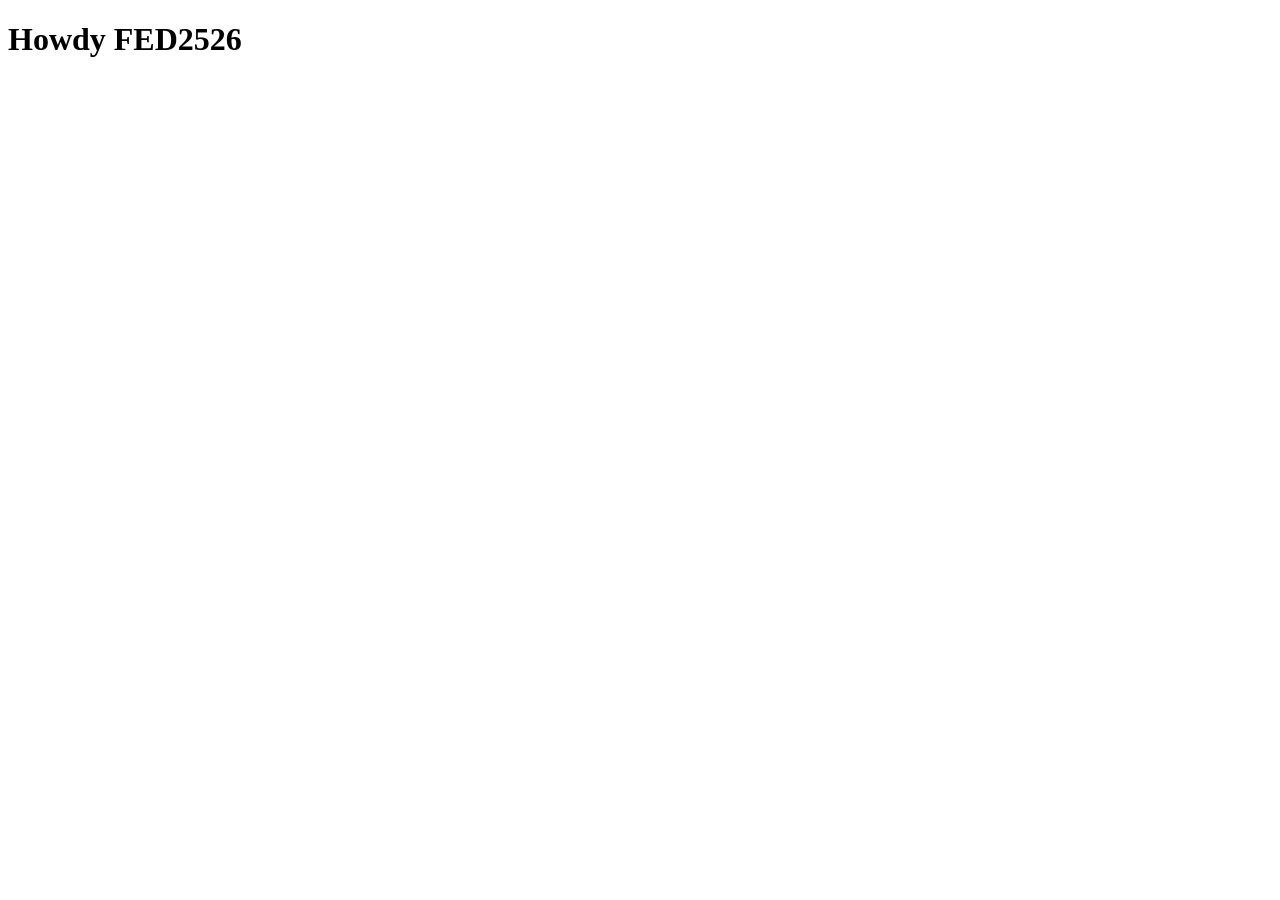
==== index.html @ 9424c440 "Add files via upload" ====
<!DOCTYPE html>
<html lang="nl">
	
<head>
	<meta charset="UTF-8">
	<meta name="author" content="jouw naam">
	<meta name="viewport" content="width=device-width, initial-scale=1">
	
	<title>Howdy FED2526</title>
	
	<link href="styles/style.css" rel="stylesheet">
	<link rel="icon" type="image/svg+xml" href="images/favicon.svg">
</head>

<body>
	<h1>Howdy FED2526</h1>

	<script defer src="scripts/script.js"></script>
</body>
	
</html>
---- styles/style.css ----
/**************/
/* CSS REMEDY */
/**************/
*, *::after, *::before {
  box-sizing:border-box;  
}






/*********************/
/* CUSTOM PROPERTIES */
/*********************/
:root {
	/* startje */
	--color-text:#111;
	--color-background:#eee;
}





/****************/
/* JOUW STYLING */
/****************/

/* jouw code */
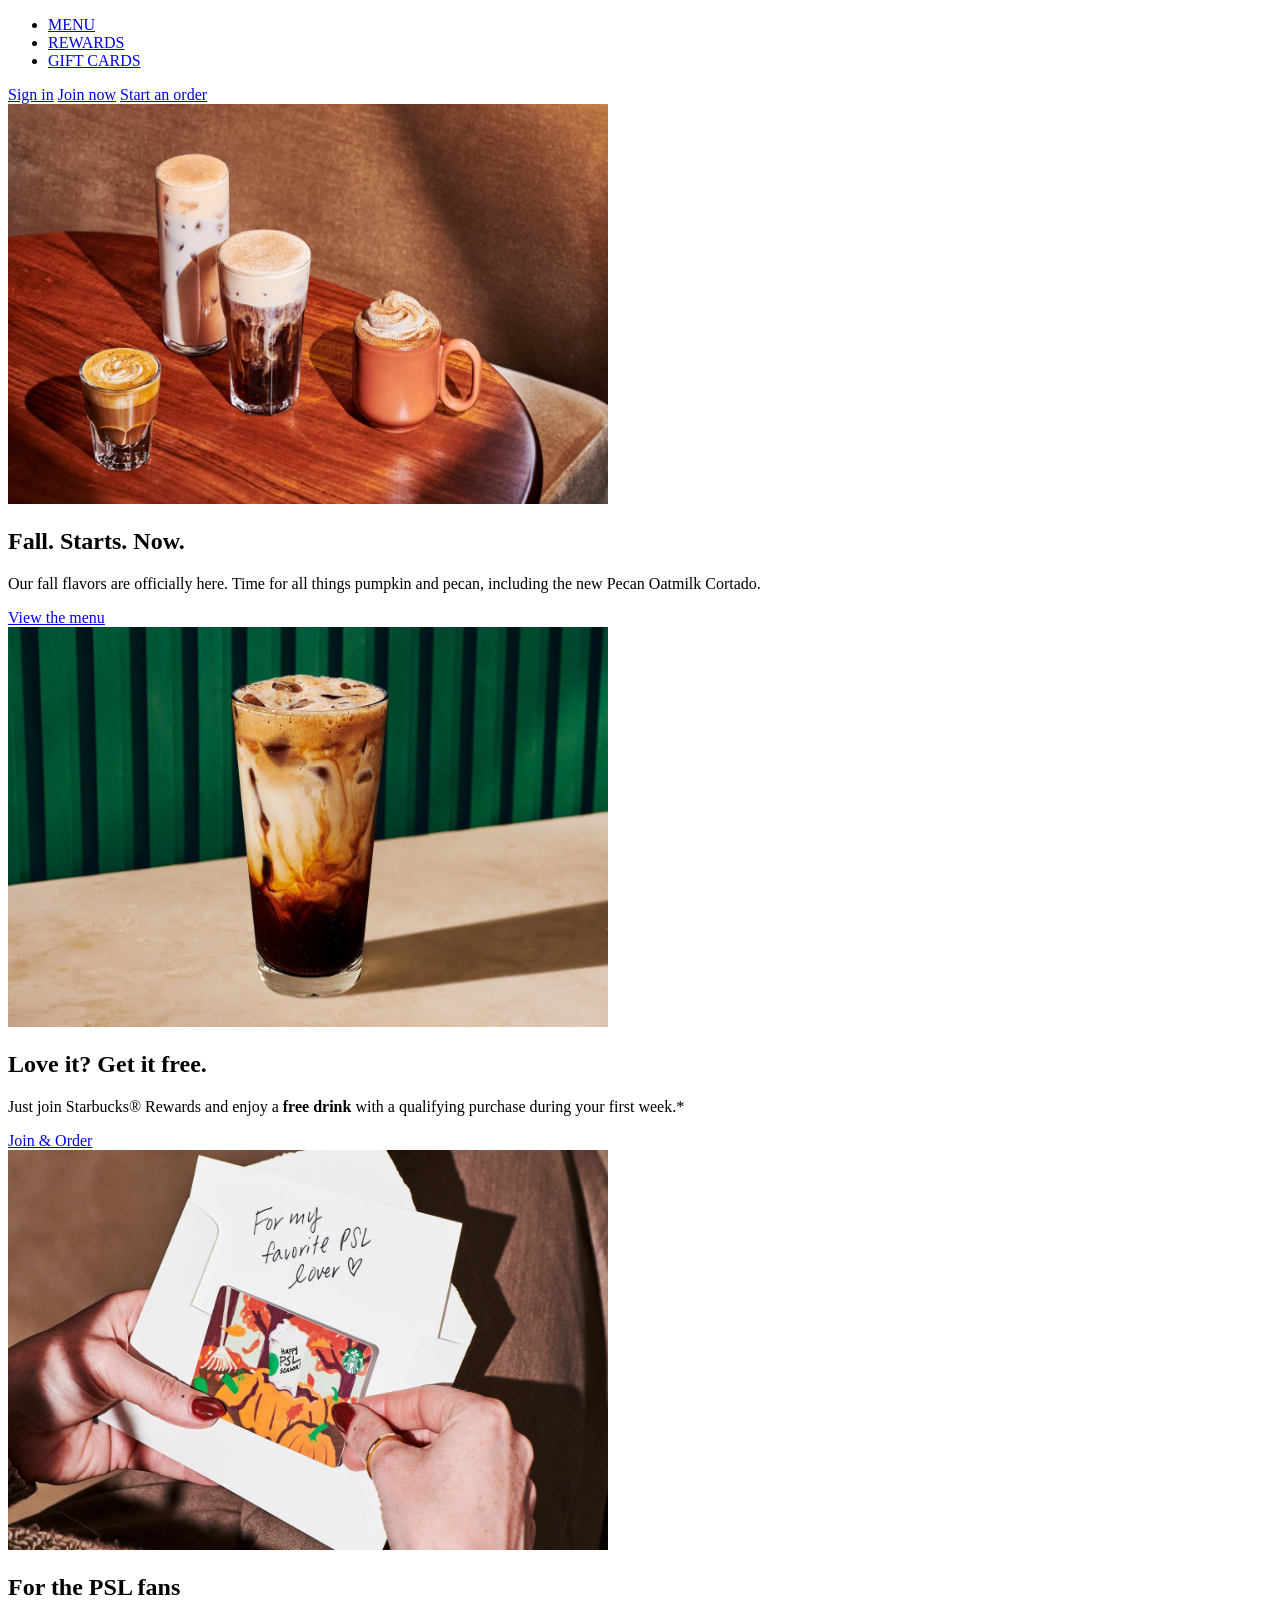
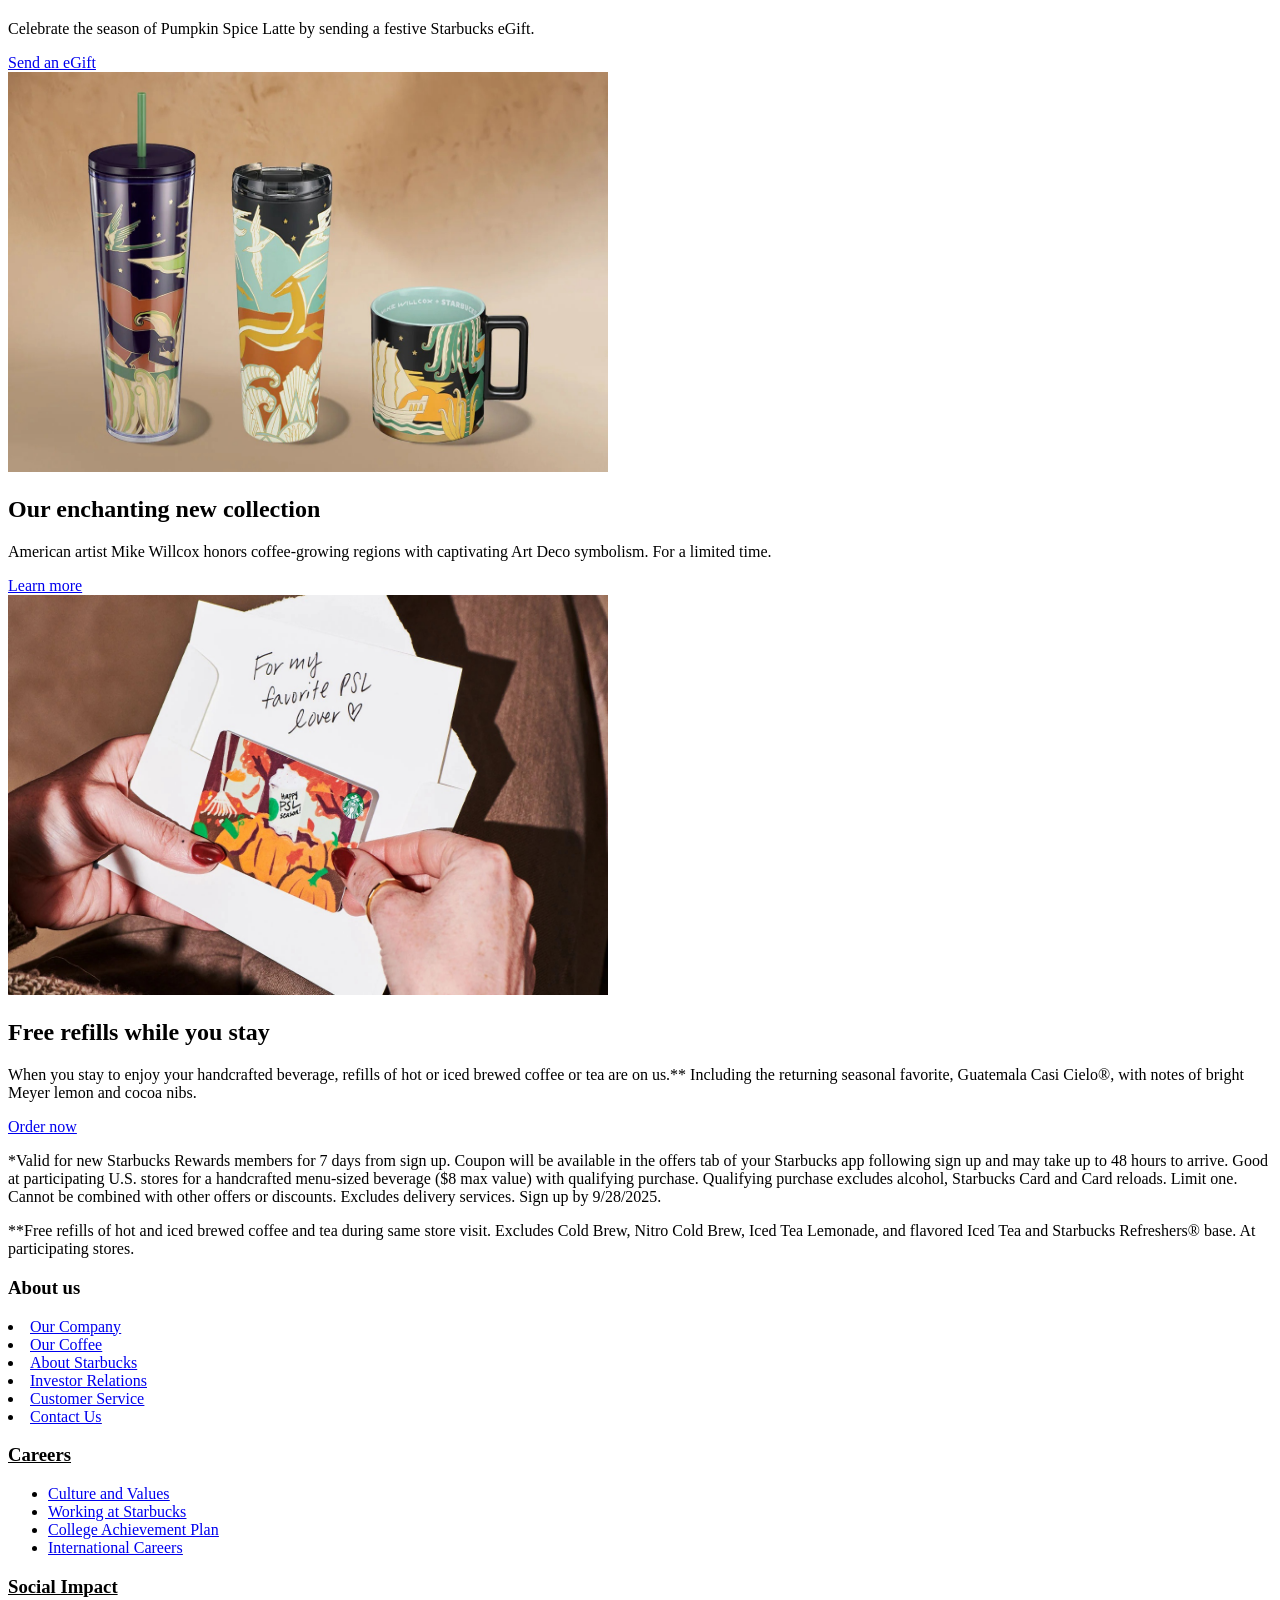
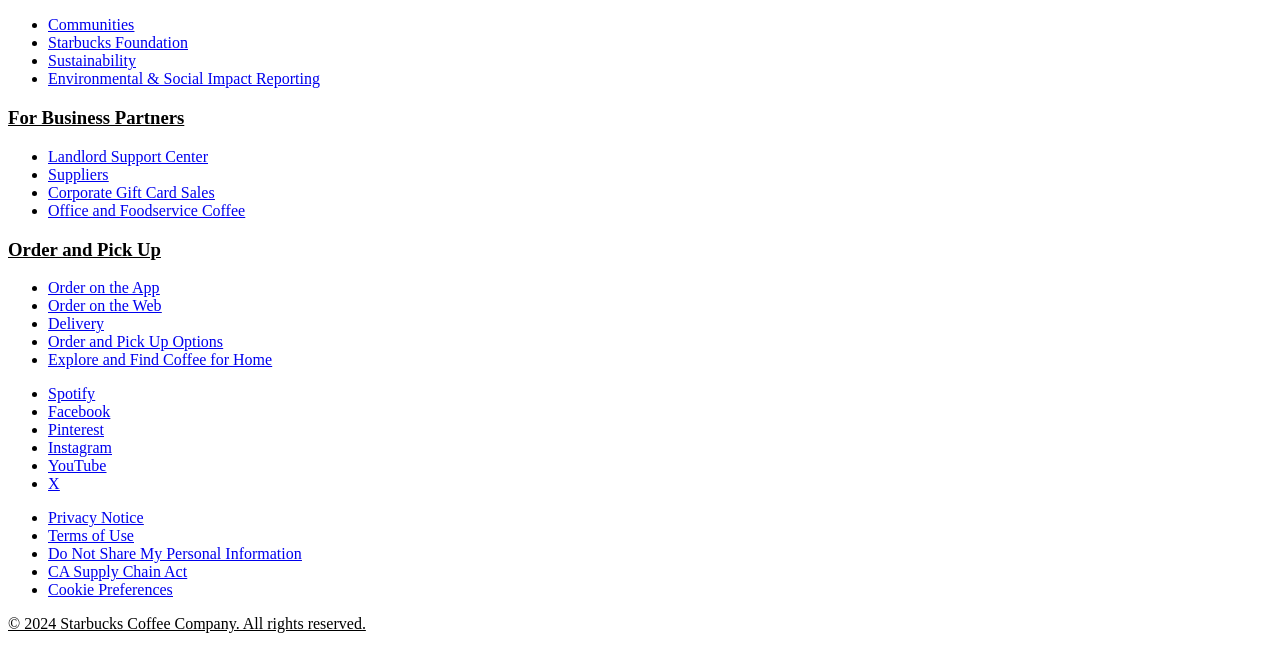
==== commit d514263b: "Add files via upload" ====
--- a/index.html
+++ b/index.html
@@ -13,7 +13,156 @@
 </head>
 
 <body>
-	<h1>Howdy FED2526</h1>
+	<header>
+		<nav>
+			<ul>
+				<li><a href="#">MENU</a></li>
+				<li><a href="#">REWARDS</a></li>
+				<li><a href="#">GIFT CARDS</a></li>
+			</ul>	
+     
+		<a href="#">Sign in</a>
+        <a href="#">Join now</a>
+			
+		<a href="#"> Start an order</a>
+	</header>
+
+	<main> 
+		<section>
+			<img src="images/foto1.jpg" alt="Herfstdrankjes op een houten tafel" width="600" height="400">
+      		</div>
+      		<div>
+        		<h1>Fall. Starts. Now.</h1>
+        		<p>Our fall flavors are officially here. Time for all things pumpkin and pecan, including the new Pecan Oatmilk Cortado.</p>
+        		<a href="#">View the menu</a>
+      		</div>
+    	</section>
+		<section>
+			<img src="images/foto2.jpg" alt="Herfstdrankjes op een houten tafel" width="600" height="400">
+      		</div>
+      		<div>
+        		<h2>Love it? Get it free.</h2>
+        		<p>Just join Starbucks® Rewards and enjoy a <strong>free drink</strong> with a qualifying purchase during your first week.*</p>
+        		<a href="#">Join & Order</a>
+      		</div>
+    	</section>
+		<section>
+			<img src="images/foto3.jpg" alt="Herfstdrankjes op een houten tafel" width="600" height="400">
+      		</div>
+      		<div>
+        		<h2>For the PSL fans</h2>
+        		<p>Celebrate the season of Pumpkin Spice Latte by sending a festive Starbucks eGift.</p>
+        		<a href="#">Send an eGift</a>
+      		</div>
+    	</section>
+		<section>
+			<img src="images/foto4.jpg" alt="Herfstdrankjes op een houten tafel" width="600" height="400">
+      		</div>
+      		<div>
+        		<h2>Our enchanting new collection</h2>
+        		<p>American artist Mike Willcox honors coffee-growing regions with captivating Art Deco symbolism. 
+					For a limited time.</p>
+        		<a href="#">Learn more</a>
+      		</div>
+    	</section>
+			<section>
+			<img src="images/foto3.jpg" alt="Herfstdrankjes op een houten tafel" width="600" height="400">
+      		</div>
+      		<div>
+        		<h2>Free refills while you stay</h2>
+        		<p>When you stay to enjoy your handcrafted beverage, refills of hot or iced brewed coffee or tea are on us.** 
+					Including the returning seasonal favorite, Guatemala Casi Cielo®, with notes of bright Meyer lemon and 
+					cocoa nibs.</p>
+        		<a href="#">Order now</a>
+      		</div>
+    	</section>
+
+		<section>
+     		<p>*Valid for new Starbucks Rewards members for 7 days from sign up. Coupon will be available in the offers tab of 
+			your Starbucks app following sign up and may take up to 48 hours to arrive. Good at participating U.S. stores for 
+			a handcrafted menu-sized beverage ($8 max value) with qualifying purchase. Qualifying purchase excludes alcohol, 
+			Starbucks Card and Card reloads. Limit one. Cannot be combined with other offers or discounts. Excludes delivery 
+			services. Sign up by 9/28/2025.</p>
+      		<p>**Free refills of hot and iced brewed coffee and tea during same store visit. Excludes Cold Brew, Nitro Cold Brew, 
+				Iced Tea Lemonade, and flavored Iced Tea and Starbucks Refreshers® base. At participating stores.</p>
+    	</section>
+	</main>
+
+
+	<footer>
+      <section aria-labelledby="about-col">
+        <h3>About us</h3>
+        <u>
+          <li><a href="#">Our Company</a></li>
+          <li><a href="#">Our Coffee</a></li>
+          <li><a href="#">About Starbucks</a></li>
+          <li><a href="#">Investor Relations</a></li>
+          <li><a href="#">Customer Service</a></li>
+          <li><a href="#">Contact Us</a></li>
+        </ul>
+      </section>
+
+      <section>
+        <h3>Careers</h3>
+        <ul>
+          <li><a href="#">Culture and Values</a></li>
+          <li><a href="#">Working at Starbucks</a></li>
+          <li><a href="#">College Achievement Plan</a></li>
+          <li><a href="#">International Careers</a></li>
+        </ul>
+      </section>
+
+      <section>
+        <h3>Social Impact</h3>
+        <ul>
+          <li><a href="#">Communities</a></li>
+          <li><a href="#">Starbucks Foundation</a></li>
+          <li><a href="#">Sustainability</a></li>
+          <li><a href="#">Environmental &amp; Social Impact Reporting</a></li>
+        </ul>
+      </section>
+
+      <section>
+        <h3>For Business Partners</h3>
+        <ul>
+          <li><a href="#">Landlord Support Center</a></li>
+          <li><a href="#">Suppliers</a></li>
+          <li><a href="#">Corporate Gift Card Sales</a></li>
+          <li><a href="#">Office and Foodservice Coffee</a></li>
+        </ul>
+      </section>
+
+      <section>
+        <h3>Order and Pick Up</h3>
+        <ul>
+          <li><a href="#">Order on the App</a></li>
+          <li><a href="#">Order on the Web</a></li>
+          <li><a href="#">Delivery</a></li>
+          <li><a href="#">Order and Pick Up Options</a></li>
+          <li><a href="#">Explore and Find Coffee for Home</a></li>
+        </ul>
+      </section>
+   
+
+
+      <ul>
+        <li><a href="#">Spotify</a></li>
+        <li><a href="#">Facebook</a></li>
+        <li><a href="#">Pinterest</a></li>
+        <li><a href="#">Instagram</a></li>
+        <li><a href="#">YouTube</a></li>
+        <li><a href="#">X</a></li>
+      </ul>
+
+      <ul>
+        <li><a href="#">Privacy Notice</a></li>
+        <li><a href="#">Terms of Use</a></li>
+        <li><a href="#">Do Not Share My Personal Information</a></li>
+        <li><a href="#">CA Supply Chain Act</a></li>
+        <li><a href="#">Cookie Preferences</a></li>
+      	</ul>
+	  <p>© 2024 Starbucks Coffee Company. All rights reserved.</p>
+  </footer>
 
 	<script defer src="scripts/script.js"></script>
 </body>
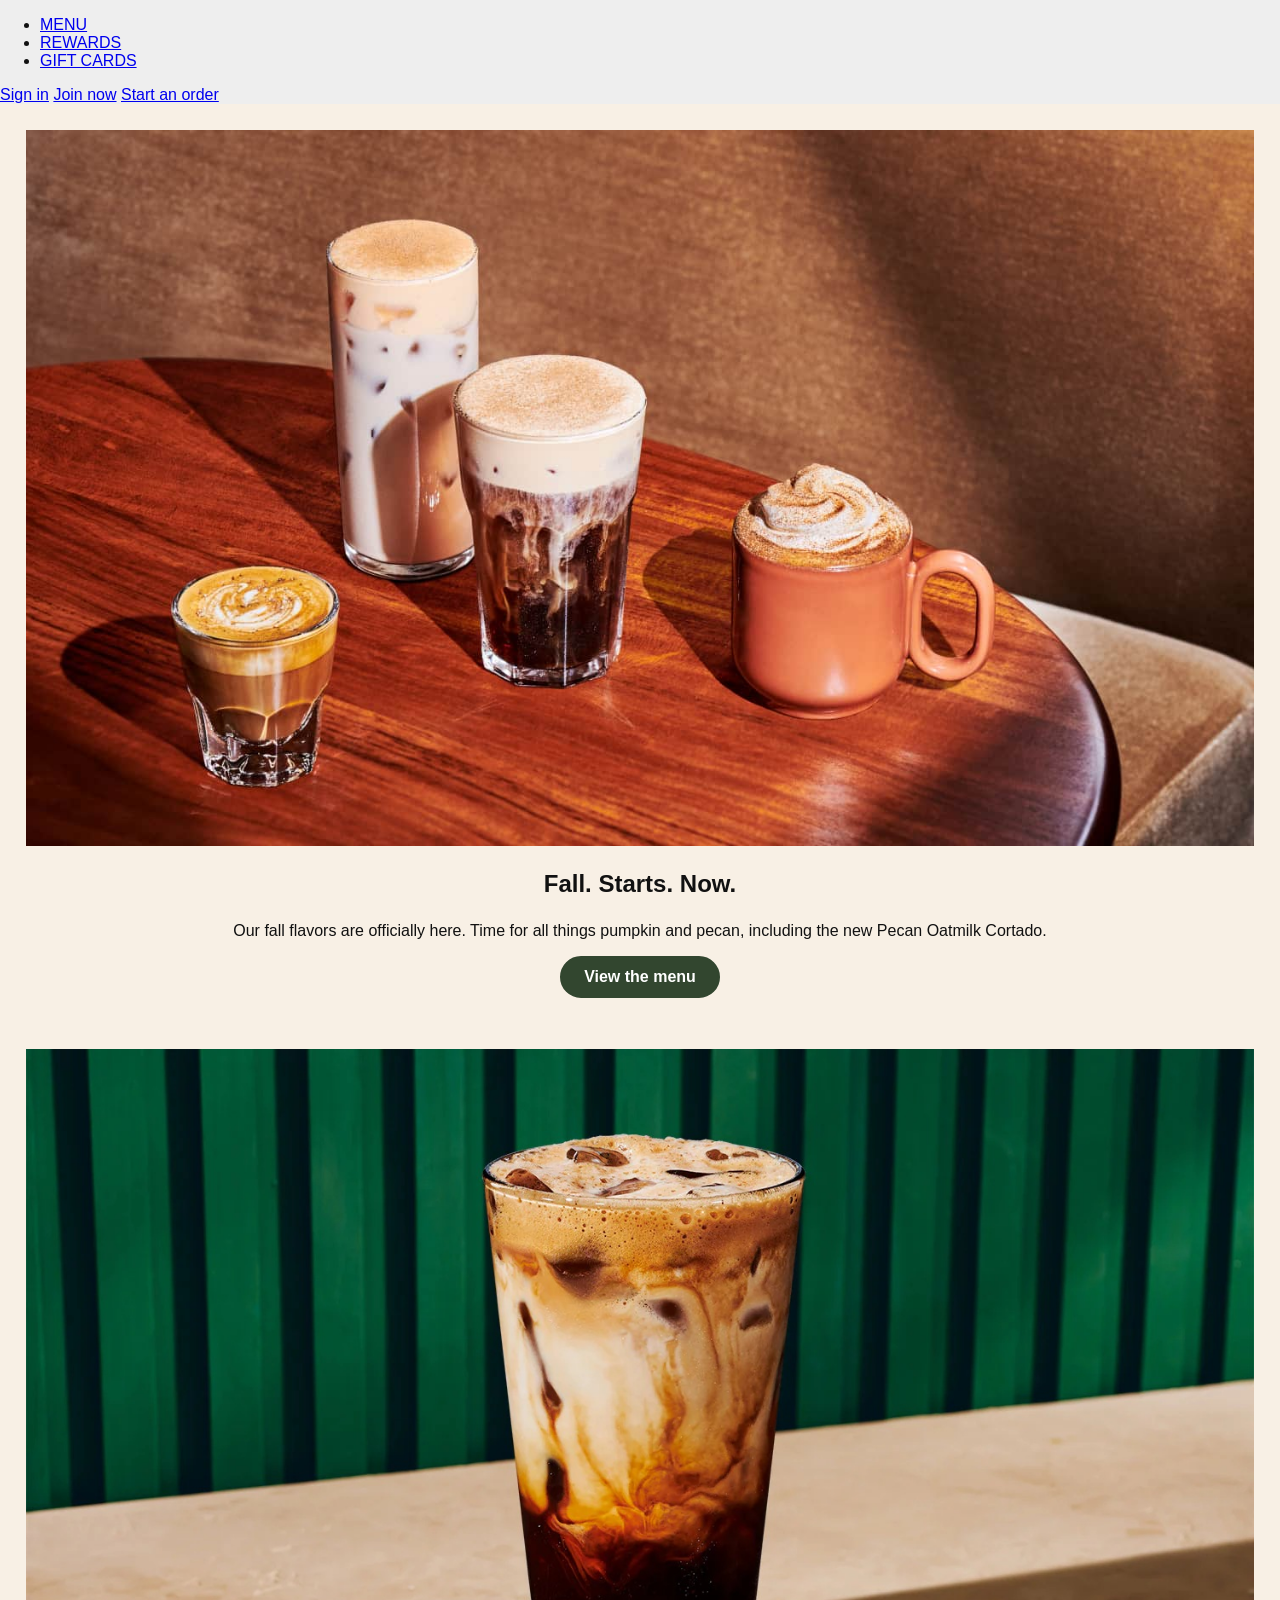
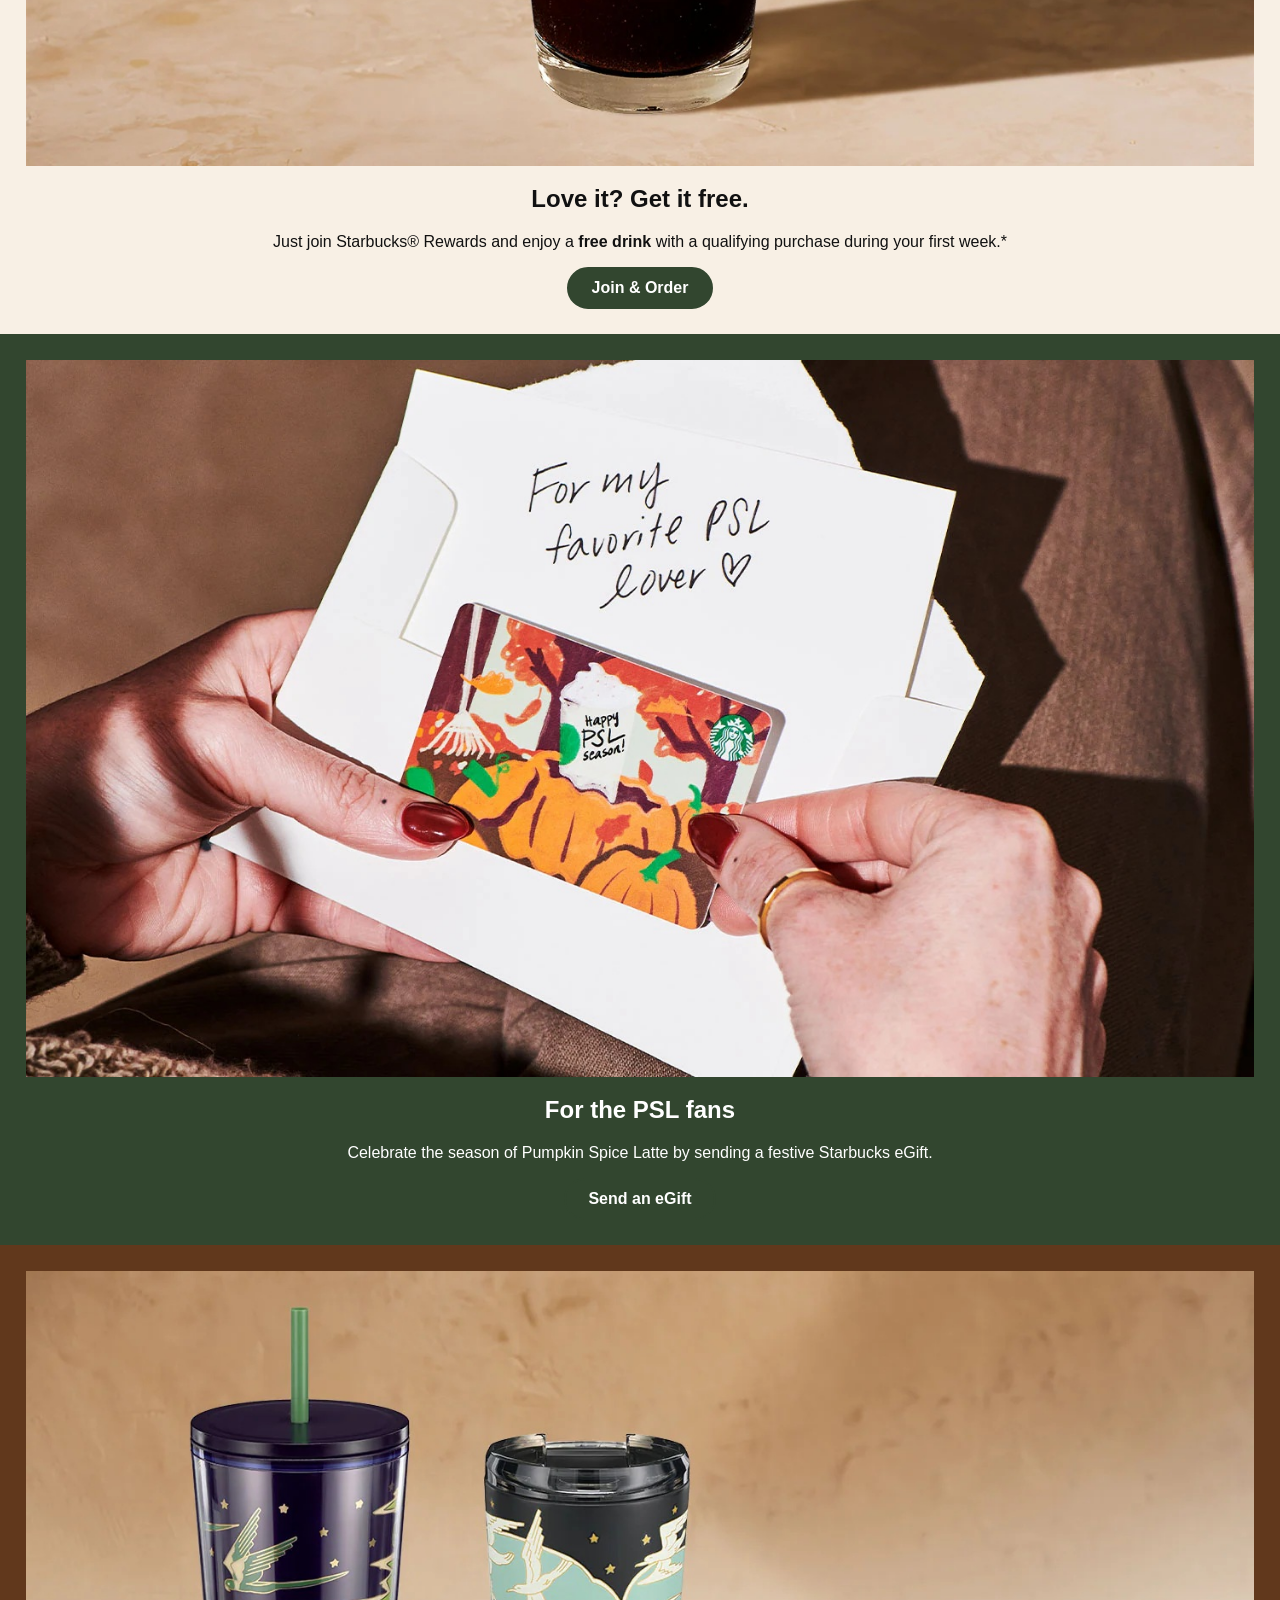
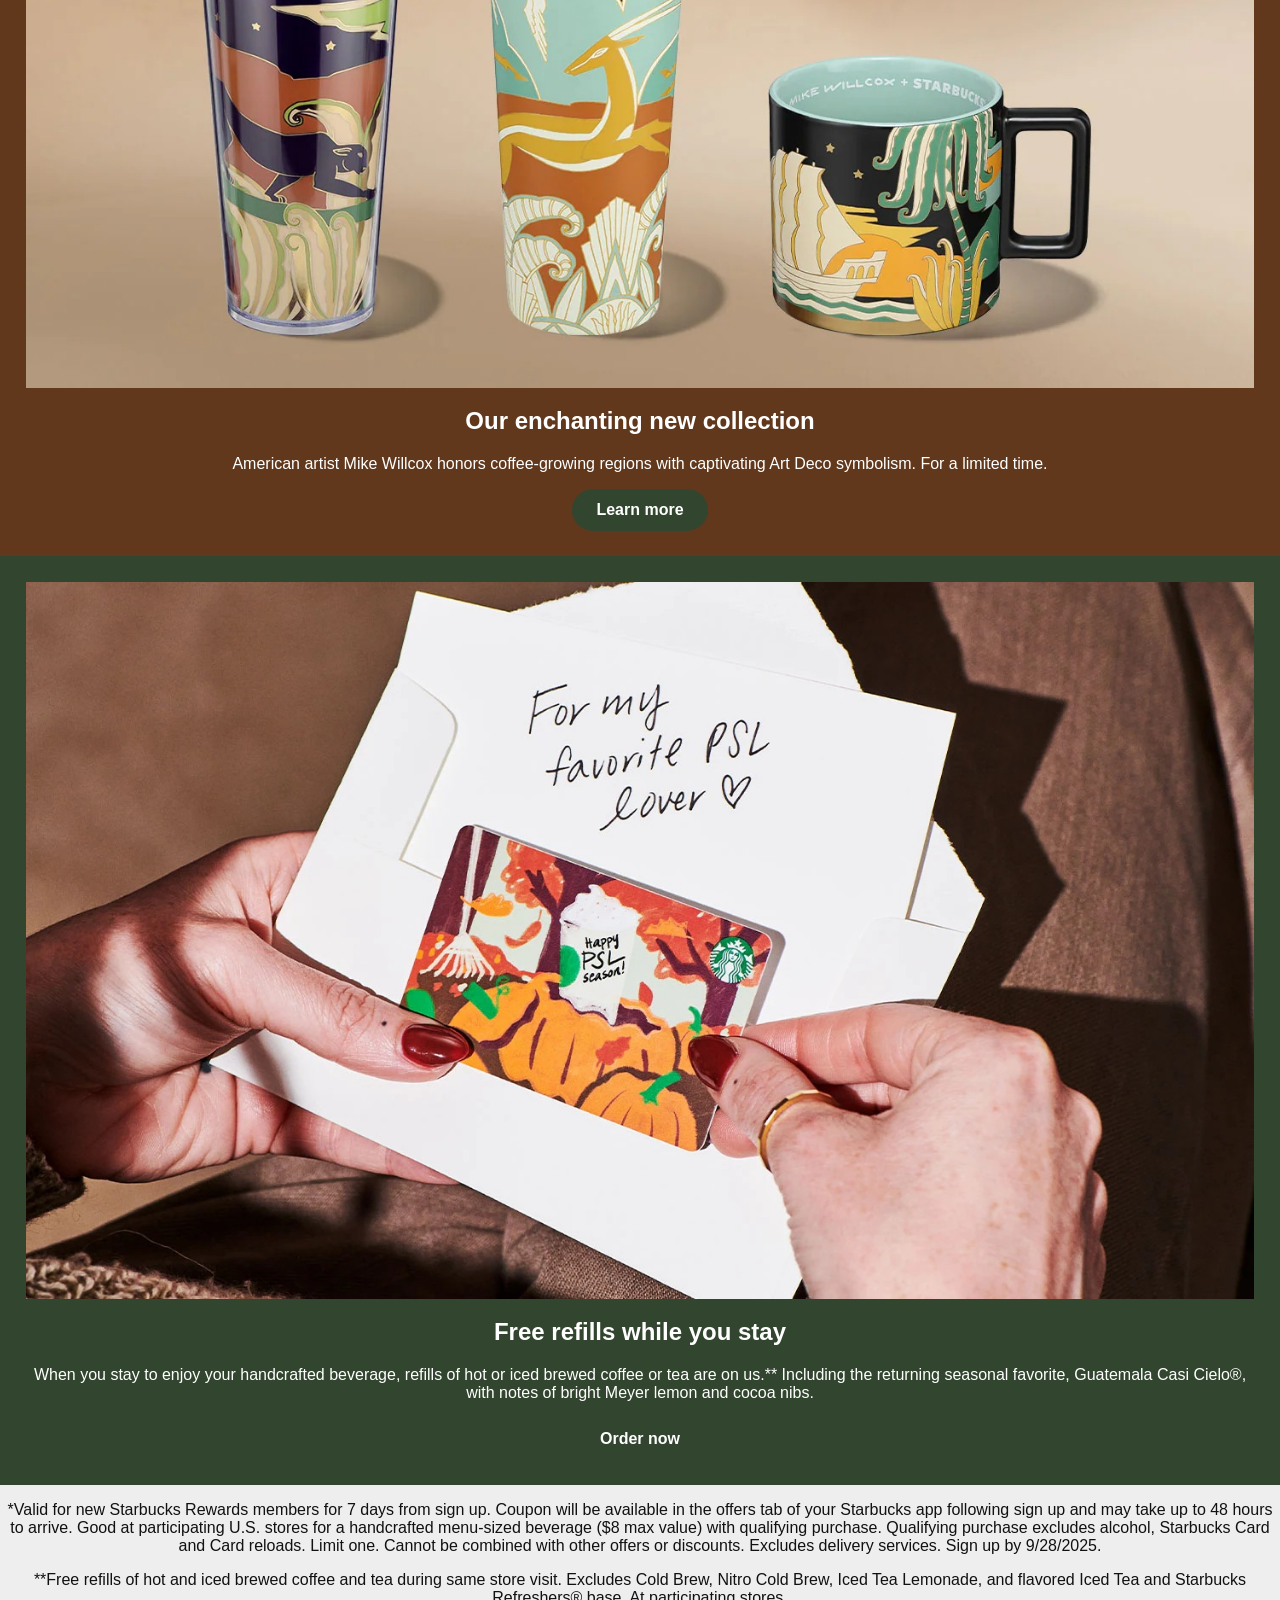
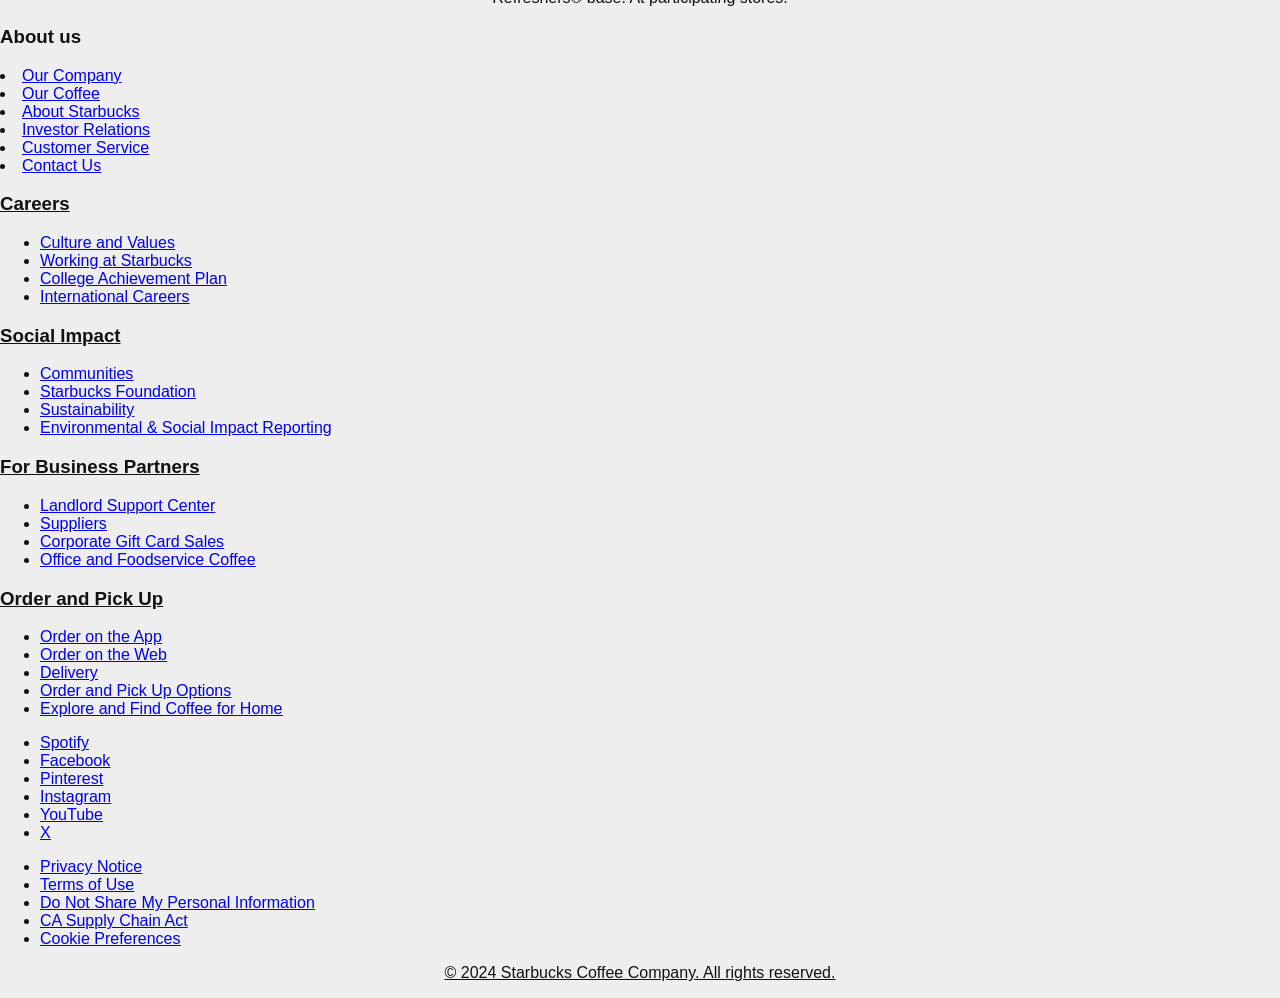
==== commit b088b884: "Add files via upload" ====
--- a/index.html
+++ b/index.html
@@ -28,35 +28,36 @@
 	</header>
 
 	<main> 
-		<section>
-			<img src="images/foto1.jpg" alt="Herfstdrankjes op een houten tafel" width="600" height="400">
+	<section>
+		<article>
+			<img src="images/foto1.jpg" alt="Herfstdrankjes op een houten tafel">
       		</div>
       		<div>
         		<h1>Fall. Starts. Now.</h1>
         		<p>Our fall flavors are officially here. Time for all things pumpkin and pecan, including the new Pecan Oatmilk Cortado.</p>
         		<a href="#">View the menu</a>
       		</div>
-    	</section>
-		<section>
-			<img src="images/foto2.jpg" alt="Herfstdrankjes op een houten tafel" width="600" height="400">
+		</article>
+		<article>
+			<img src="images/foto2.jpg" alt="Herfstdrankjes op een houten tafel">
       		</div>
       		<div>
         		<h2>Love it? Get it free.</h2>
         		<p>Just join Starbucks® Rewards and enjoy a <strong>free drink</strong> with a qualifying purchase during your first week.*</p>
         		<a href="#">Join & Order</a>
       		</div>
-    	</section>
-		<section>
-			<img src="images/foto3.jpg" alt="Herfstdrankjes op een houten tafel" width="600" height="400">
+		</article>
+		<article>
+			<img src="images/foto3.jpg" alt="Herfstdrankjes op een houten tafel">
       		</div>
       		<div>
         		<h2>For the PSL fans</h2>
         		<p>Celebrate the season of Pumpkin Spice Latte by sending a festive Starbucks eGift.</p>
         		<a href="#">Send an eGift</a>
       		</div>
-    	</section>
-		<section>
-			<img src="images/foto4.jpg" alt="Herfstdrankjes op een houten tafel" width="600" height="400">
+		</article>
+		<article>
+			<img src="images/foto4.jpg" alt="Herfstdrankjes op een houten tafel">
       		</div>
       		<div>
         		<h2>Our enchanting new collection</h2>
@@ -64,9 +65,9 @@
 					For a limited time.</p>
         		<a href="#">Learn more</a>
       		</div>
-    	</section>
-			<section>
-			<img src="images/foto3.jpg" alt="Herfstdrankjes op een houten tafel" width="600" height="400">
+		</article>
+		<article>
+			<img src="images/foto3.jpg" alt="Herfstdrankjes op een houten tafel">
       		</div>
       		<div>
         		<h2>Free refills while you stay</h2>
@@ -75,17 +76,18 @@
 					cocoa nibs.</p>
         		<a href="#">Order now</a>
       		</div>
-    	</section>
+		</article>
+ 	</section>
 
-		<section>
-     		<p>*Valid for new Starbucks Rewards members for 7 days from sign up. Coupon will be available in the offers tab of 
+	<section>
+     	<p>*Valid for new Starbucks Rewards members for 7 days from sign up. Coupon will be available in the offers tab of 
 			your Starbucks app following sign up and may take up to 48 hours to arrive. Good at participating U.S. stores for 
 			a handcrafted menu-sized beverage ($8 max value) with qualifying purchase. Qualifying purchase excludes alcohol, 
 			Starbucks Card and Card reloads. Limit one. Cannot be combined with other offers or discounts. Excludes delivery 
 			services. Sign up by 9/28/2025.</p>
-      		<p>**Free refills of hot and iced brewed coffee and tea during same store visit. Excludes Cold Brew, Nitro Cold Brew, 
-				Iced Tea Lemonade, and flavored Iced Tea and Starbucks Refreshers® base. At participating stores.</p>
-    	</section>
+      	<p>**Free refills of hot and iced brewed coffee and tea during same store visit. Excludes Cold Brew, Nitro Cold Brew, 
+			Iced Tea Lemonade, and flavored Iced Tea and Starbucks Refreshers® base. At participating stores.</p>
+    </section>
 	</main>
 
 
--- a/styles/style.css
+++ b/styles/style.css
@@ -17,6 +17,12 @@
 	/* startje */
 	--color-text:#111;
 	--color-background:#eee;
+	--color-background2:rgb(248, 240, 229);
+	--color-background3:rgb(50, 70, 47);
+	--color-background4: rgb(97, 56, 28);
+ 	--color-text1: rgb(95, 70, 51);
+	--color-text3: rgb(255, 255, 255);
+
 }
 
 
@@ -28,4 +34,74 @@
 /****************/
 
 /* jouw code */
+img {
+	max-width: 100%;
+	height: auto;
+	display: block;
+	margin: 0 auto;
+}
 
+h1, h2 {
+	text-align: center;
+	font-family: 'Arial Black', sans-serif;
+	font-size: 1.5em;
+}
+
+p {
+	font-size: 1em;
+	text-align: center;
+}
+article {
+	padding: 1.6rem;
+	background-color: var(--color-background2);
+}
+
+article:nth-of-type(3), article:nth-of-type(5) {
+	padding: 1.6rem;
+	background-color: var(--color-background3);
+	color: var(--color-text3);
+}
+
+article:nth-of-type(4) {
+	padding: 1.6rem;
+	background-color: var(--color-background4);
+	color: var(--color-text3);
+}
+
+article a {
+  display: block;
+  width: fit-content;   /* zodat de link niet 100% breed wordt */
+  margin: 0 auto;       /* horizontaal centreren */
+  padding: 0.6em 1.4em;
+  border-radius: 10em;
+  font-weight: bold;
+  text-decoration: none;
+  text-align: center;
+  font-family: sans-serif;
+}
+article a:nth-of-type(1) {
+	background-color: var(--color-background3);
+  	color: #fff;
+  	border: 2px solid var(--color-background3);
+}
+
+article a:nth-of-type(2) {
+	background-color: white;
+  	color: #fff;
+  	border: 2px solid var(--color-background3);
+}
+
+
+a:hover {
+  background-color: #006241;
+  border-color: #006241;
+}
+
+
+body {
+	background-color: var(--color-background);
+	color: var(--color-text);
+	font-family: 'Arial', sans-serif;
+	margin: 0;
+	padding: 0;
+}
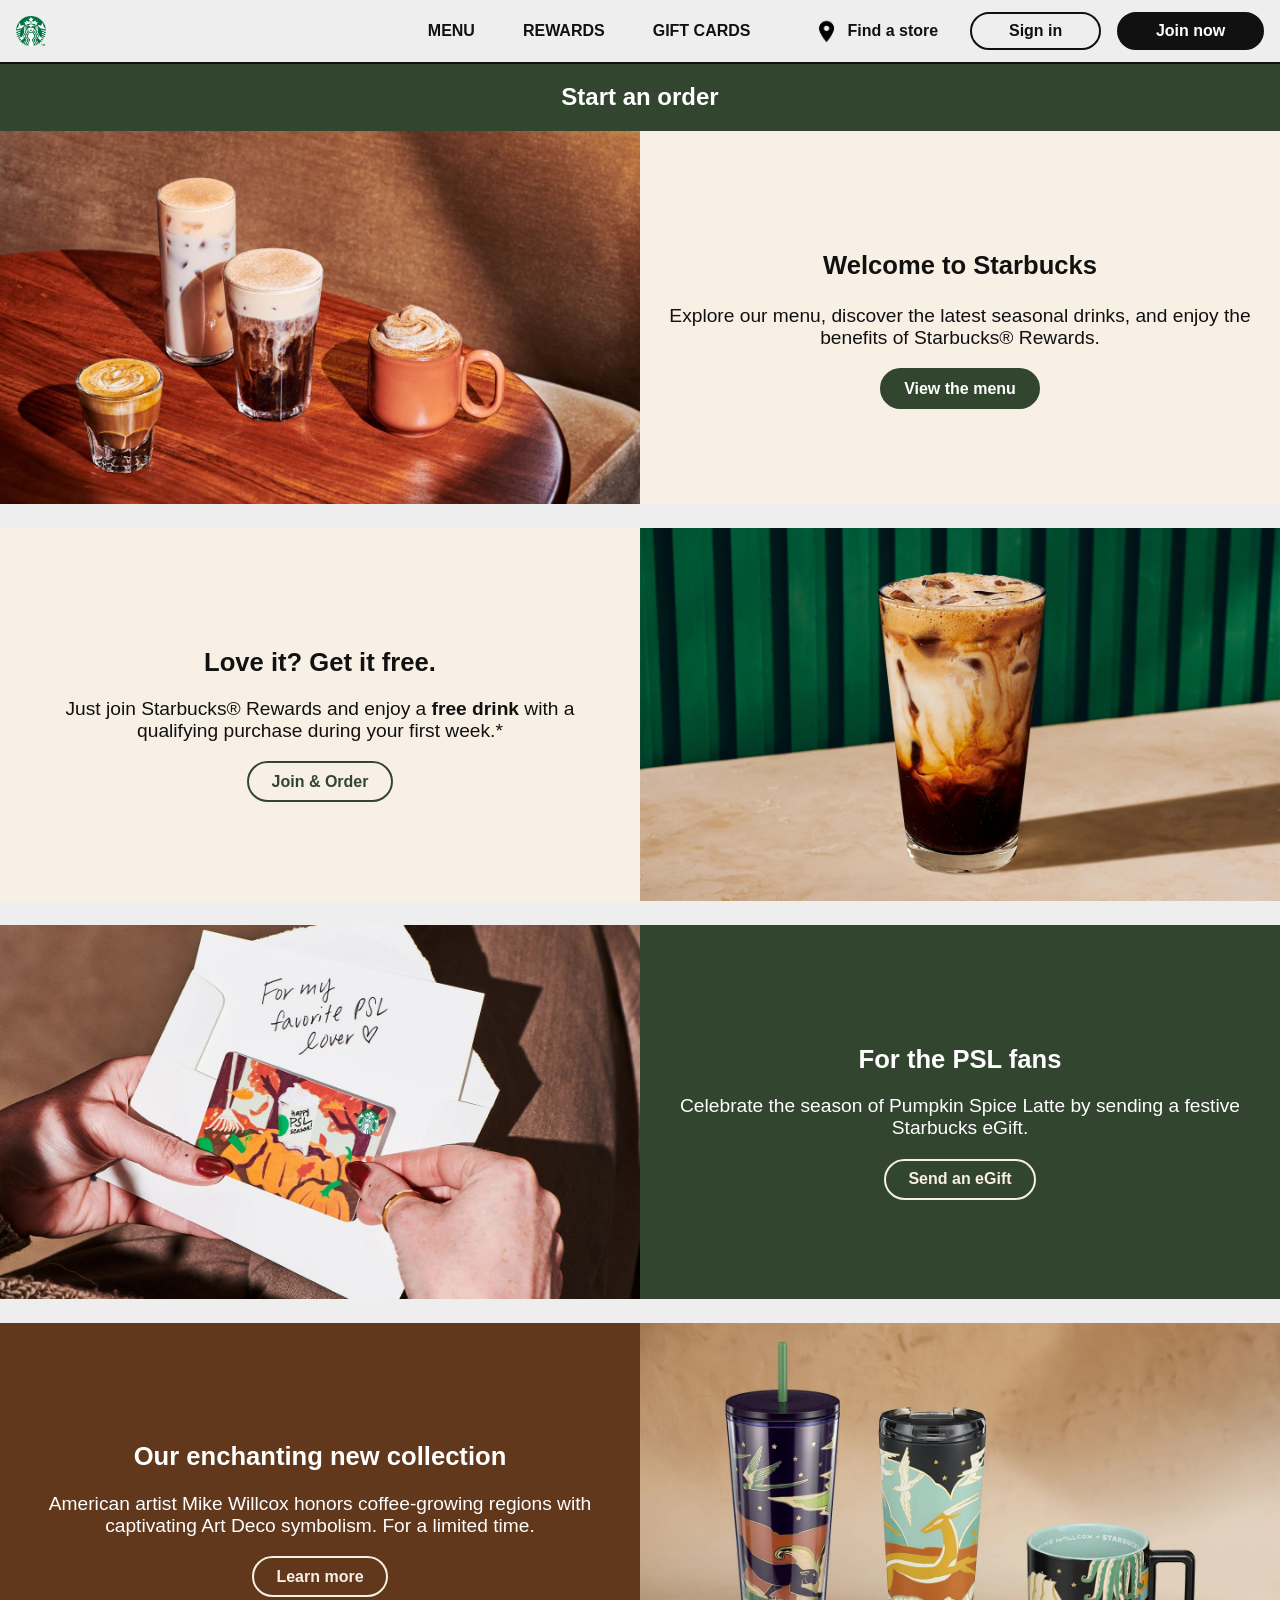
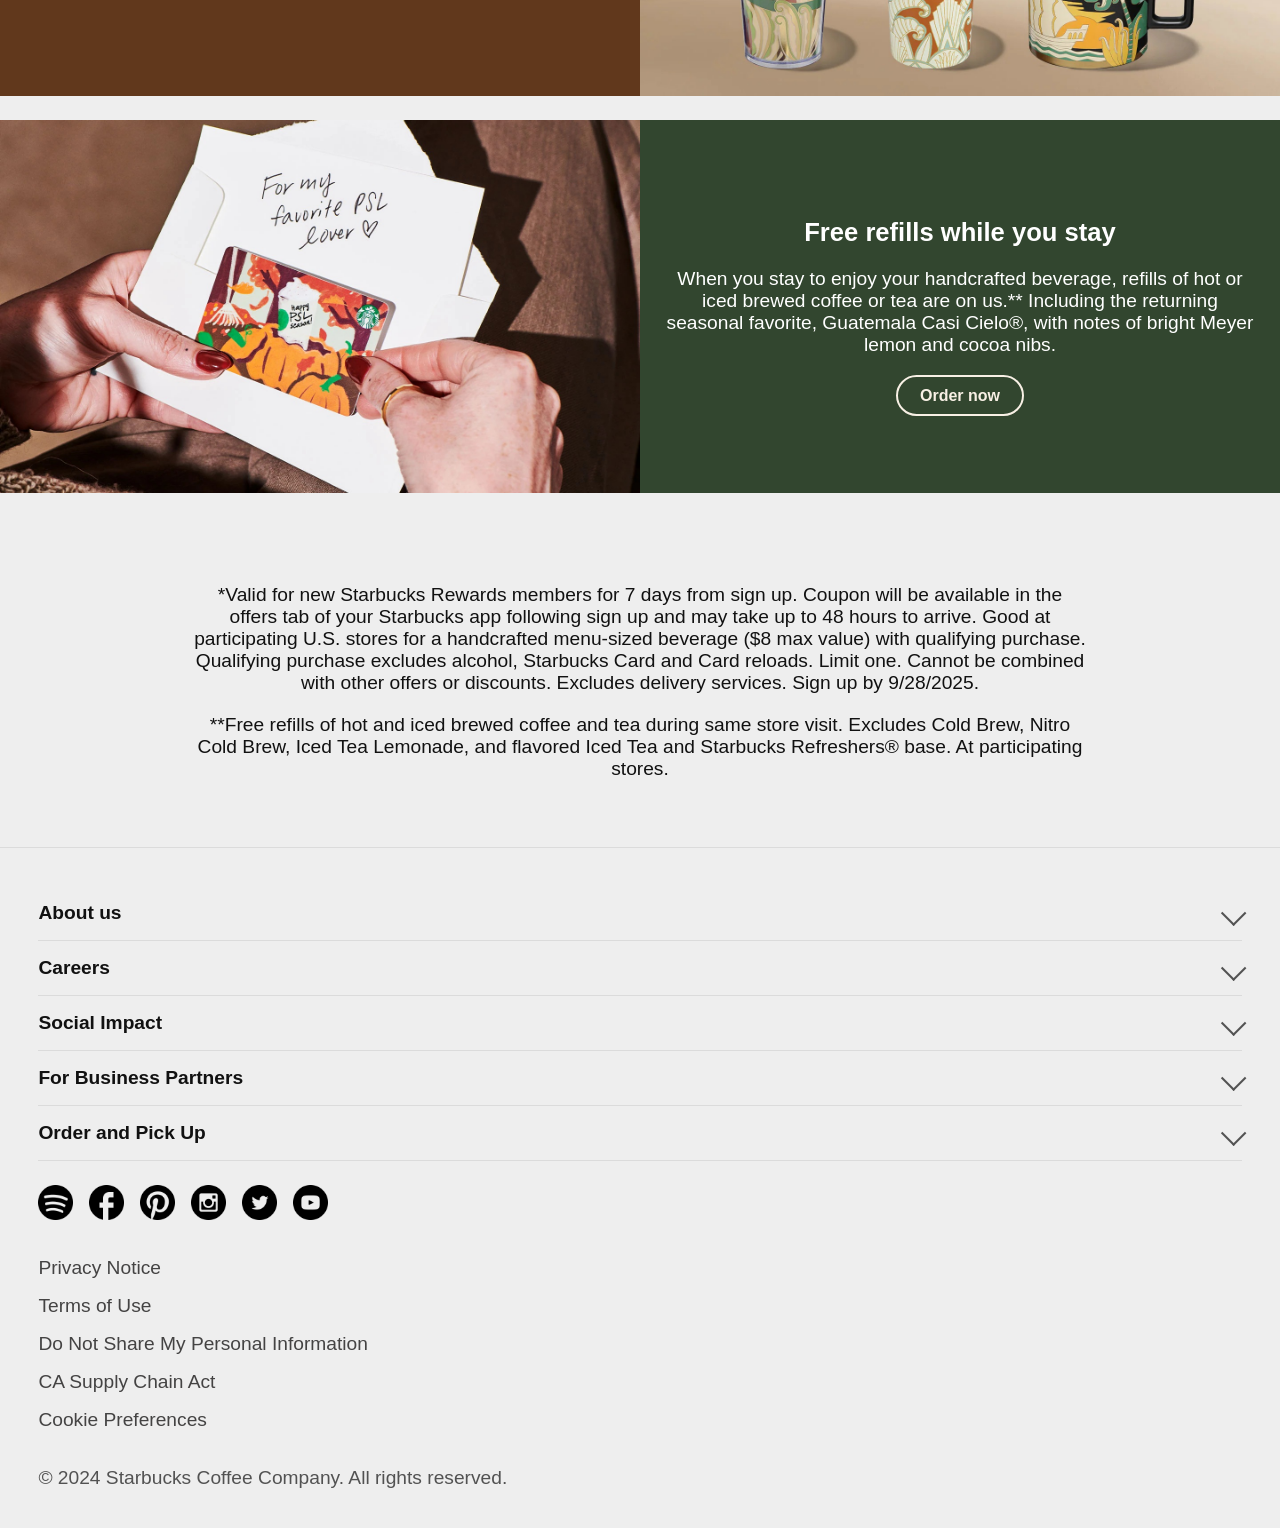
==== commit c62fcbab: "Add files via upload" ====
--- a/index.html
+++ b/index.html
@@ -6,35 +6,48 @@
 	<meta name="author" content="jouw naam">
 	<meta name="viewport" content="width=device-width, initial-scale=1">
 	
-	<title>Howdy FED2526</title>
+	<title>Starbucks</title>
 	
 	<link href="styles/style.css" rel="stylesheet">
-	<link rel="icon" type="image/svg+xml" href="images/favicon.svg">
+	<link rel="icon" type="image/svg+xml" href="images/logo.png">
 </head>
 
 <body>
+	<a href="#main">Skip to main content</a>
+
 	<header>
+		  <a href="#">
+    		<img src="images/logo.png" alt="Starbucks logo">
+  		</a>
+	 	<button>
+    	<img src="images/icon-hamburger.png" alt="hamburger icoon">
+  		</button>
 		<nav>
+			 <button><img src="images/icon-cross.png" alt="sluit icoon"></button>
 			<ul>
 				<li><a href="#">MENU</a></li>
 				<li><a href="#">REWARDS</a></li>
 				<li><a href="#">GIFT CARDS</a></li>
+			</ul>
+			<ul>
+				<li><a href="#"><img src="images/icon-locatie.png" alt="locatie icoon">Find a store</a></li>
+				<li><a href="#">Sign in</a></li>
+				<li><a href="account.html">Join now</a></li>	
 			</ul>	
-     
-		<a href="#">Sign in</a>
-        <a href="#">Join now</a>
-			
-		<a href="#"> Start an order</a>
+		</nav>
 	</header>
 
-	<main> 
+	<main id="main"> 
+		<section>
+			<a href="#">Start an order</a>
+		</section>
 	<section>
 		<article>
 			<img src="images/foto1.jpg" alt="Herfstdrankjes op een houten tafel">
       		</div>
       		<div>
-        		<h1>Fall. Starts. Now.</h1>
-        		<p>Our fall flavors are officially here. Time for all things pumpkin and pecan, including the new Pecan Oatmilk Cortado.</p>
+			<h1>Welcome to Starbucks</h1>        		
+		<p>Explore our menu, discover the latest seasonal drinks, and enjoy the benefits of Starbucks® Rewards.</p>
         		<a href="#">View the menu</a>
       		</div>
 		</article>
@@ -92,9 +105,9 @@
 
 
 	<footer>
-      <section aria-labelledby="about-col">
-        <h3>About us</h3>
-        <u>
+		<details>
+        <summary>About us</summary>
+        <ul>
           <li><a href="#">Our Company</a></li>
           <li><a href="#">Our Coffee</a></li>
           <li><a href="#">About Starbucks</a></li>
@@ -102,40 +115,40 @@
           <li><a href="#">Customer Service</a></li>
           <li><a href="#">Contact Us</a></li>
         </ul>
-      </section>
+   </details>
 
-      <section>
-        <h3>Careers</h3>
+     <details>
+    <summary>Careers</summary>
         <ul>
           <li><a href="#">Culture and Values</a></li>
           <li><a href="#">Working at Starbucks</a></li>
           <li><a href="#">College Achievement Plan</a></li>
           <li><a href="#">International Careers</a></li>
         </ul>
-      </section>
+      </details>
 
-      <section>
-        <h3>Social Impact</h3>
+  <details>
+    <summary>Social Impact</summary>
         <ul>
           <li><a href="#">Communities</a></li>
           <li><a href="#">Starbucks Foundation</a></li>
           <li><a href="#">Sustainability</a></li>
           <li><a href="#">Environmental &amp; Social Impact Reporting</a></li>
         </ul>
-      </section>
+    </details>
 
-      <section>
-        <h3>For Business Partners</h3>
+  <details>
+    <summary>For Business Partners</summary>
         <ul>
           <li><a href="#">Landlord Support Center</a></li>
           <li><a href="#">Suppliers</a></li>
           <li><a href="#">Corporate Gift Card Sales</a></li>
           <li><a href="#">Office and Foodservice Coffee</a></li>
         </ul>
-      </section>
+        </details>
 
-      <section>
-        <h3>Order and Pick Up</h3>
+  <details>
+    <summary>Order and Pick Up</summary>
         <ul>
           <li><a href="#">Order on the App</a></li>
           <li><a href="#">Order on the Web</a></li>
@@ -143,17 +156,17 @@
           <li><a href="#">Order and Pick Up Options</a></li>
           <li><a href="#">Explore and Find Coffee for Home</a></li>
         </ul>
-      </section>
+     </details>
    
 
 
       <ul>
-        <li><a href="#">Spotify</a></li>
-        <li><a href="#">Facebook</a></li>
-        <li><a href="#">Pinterest</a></li>
-        <li><a href="#">Instagram</a></li>
-        <li><a href="#">YouTube</a></li>
-        <li><a href="#">X</a></li>
+		<li><a href="#"><img src="images/icon-spotify.png" alt="Spotify logo"></a></li>
+		<li><a href="#"><img src="images/icon-facebook.png" alt="Facebook logo"></a></li>
+		<li><a href="#"><img src="images/icon-pinterest.png" alt="Pinterest logo"></a></li>
+		<li><a href="#"><img src="images/icon-instagram.png" alt="Instagram logo"></a></li>
+		<li><a href="#"><img src="images/icon-twitter.png" alt="Twitter logo"></a></li>
+		<li><a href="#"><img src="images/icon-youtube.png" alt="YouTube logo"></a></li>
       </ul>
 
       <ul>
--- a/styles/style.css
+++ b/styles/style.css
@@ -4,11 +4,6 @@
 *, *::after, *::before {
   box-sizing:border-box;  
 }
-
-
-
-
-
 
 /*********************/
 /* CUSTOM PROPERTIES */
@@ -20,13 +15,26 @@
 	--color-background2:rgb(248, 240, 229);
 	--color-background3:rgb(50, 70, 47);
 	--color-background4: rgb(97, 56, 28);
+  --color-background5: #00754a;
  	--color-text1: rgb(95, 70, 51);
 	--color-text3: rgb(255, 255, 255);
-
-}
-
-
-
+  --color-text2: rgb(68, 67, 67); /* Starbucks-groenachtig */
+}
+
+
+/* @media (prefers-color-scheme: dark) {
+  :root {
+  --color-text:#fafafa;
+	--color-background:#272727;
+	--color-background2:rgb(107, 107, 107);
+	--color-background3:rgb(168, 168, 168);
+	--color-background4: rgb(97, 56, 28);
+  --color-background5: #00754a;
+ 	--color-text1: rgb(95, 70, 51);
+	--color-text3: rgb(11, 11, 11);
+  --color-text2: rgb(150, 150, 150); 
+  }
+} */
 
 
 /****************/
@@ -34,6 +42,175 @@
 /****************/
 
 /* jouw code */
+
+html, body {
+  margin: 0;
+  padding: 0;
+}
+body {
+  background-color: var(--color-background);
+  color: var(--color-text);
+  font-family: eno, Helvetica, sans-serif;
+}
+
+
+
+header {
+	display: flex;
+	justify-content: space-between;
+	align-items: center;
+	padding: 0 1em;
+	position:sticky;
+	border-bottom: 2px solid var(--color-text);
+}
+header ul {
+	list-style: none;
+	display: flex;
+	align-items: center;
+}
+header > a:first-of-type img {
+  max-width: 30px;
+  padding: 1rem 0;
+  margin: 0;
+}
+header > button {
+  border: 0;
+  background: none;
+  padding: .5rem;
+}
+header > button:nth-of-type(1) img {
+  max-width: 30px;
+  padding: 1rem 0;
+  margin: 0;
+}
+
+nav {
+  position: fixed;
+  left: 0;
+  right: 0;
+  top: 0;
+  bottom: 0;             
+  translate: 100% 0%;
+  transition: translate .3s;
+  background: var(--color-background);
+  padding: 0 1.3rem 2.5rem 2.5rem;
+  display: flex;
+  flex-direction: column;
+  gap: 1rem;
+}
+nav > button:nth-of-type(1) img {
+  max-width: 30px;
+  padding: 1rem 0;
+  margin: 0;
+}
+nav a img {
+  width: 25px;
+  height: auto;
+  margin-right: .5rem;
+  vertical-align: middle; 
+  display: inline-block;
+}
+nav > button:nth-of-type(1) img {
+  max-width: 30px;
+  padding: 1rem 0;
+  margin: 0;
+}
+nav a img {
+  width: 25px;
+  height: auto;
+  margin-right: .5rem;
+  display: inline-block;
+}
+
+
+nav.toonMenu {
+  translate: 0 0;
+}
+nav button {
+  border: 0;
+  background: none;
+  padding: .5rem;
+  align-self: flex-end;
+}
+nav ul {
+  list-style: none;
+  margin: 0;
+  padding: 0;
+  display: flex;
+  flex-direction: column; 
+  gap: .25rem;
+}
+
+
+nav a {
+  display: block;
+  padding: .75rem 0;
+  text-decoration: none;
+  color: var(--color-text);
+  font-weight: 700;
+}
+
+
+nav ul:nth-of-type(2) li:nth-of-type(2) {
+	border: 2px solid var(--color-text);
+	padding: 0 1.3em;
+	border-radius: 10em;
+  }
+
+nav ul:nth-of-type(2) li:nth-of-type(3) {
+	border: 2px solid var(--color-text);
+	background-color: var(--color-text);
+	padding: .0 1.3em;
+	border-radius: 10em;
+  }
+nav ul:last-of-type li:last-of-type a {
+  color: var(--color-background);
+}
+@media (min-width: 59em) {
+  /* knoppen verbergen op desktop */
+  header > button,
+  nav button {
+  display: none;
+}
+
+nav {
+  position: static;
+  translate: none;
+  background: transparent;
+  padding: 0;
+  flex-direction: row;
+  align-items: center;
+  gap: 2rem;
+
+}
+nav ul {
+  flex-direction: row;
+  gap: 1rem;
+}
+
+nav a {
+  padding: .5rem 1rem;
+}
+
+nav ul:nth-of-type(2) li:nth-of-type(2) {
+	border: 2px solid var(--color-text);
+	border-radius: 10em;
+}
+
+nav ul:nth-of-type(2) li:nth-of-type(3) {
+	border: 2px solid var(--color-text);
+	background-color: var(--color-text);
+	border-radius: 10em;
+}
+
+nav ul:last-of-type li:last-of-type a {
+  color: white;
+}
+
+
+
+
+}
 img {
 	max-width: 100%;
 	height: auto;
@@ -44,34 +221,62 @@
 h1, h2 {
 	text-align: center;
 	font-family: 'Arial Black', sans-serif;
-	font-size: 1.5em;
+	font-size: 1.6em;
 }
 
 p {
-	font-size: 1em;
+	font-size: 1.2em;
 	text-align: center;
 }
+
+
+
+section:nth-of-type(1) {
+  background-color: var(--color-background3);
+  color: var(--color-text3);
+  text-align: center;
+}
+section:nth-of-type(1) a {
+  background-color: var(--color-background3);
+  color: #fff;
+  display: block;
+  padding: .8em 1.4em;
+  font-weight: bold;
+  text-decoration: none;
+  text-align: center;
+  font-size: 1.5em;
+}
+section:nth-of-type(1) a:hover {
+  background-color: #292929;
+}
+a:hover {
+  background-color: #5d5d5d;
+  border-color: #006241;
+}
+a:focus-visible {
+  outline: 4px solid #000000;
+  border-radius: 4px;
+}
+
+
+
 article {
-	padding: 1.6rem;
 	background-color: var(--color-background2);
 }
-
 article:nth-of-type(3), article:nth-of-type(5) {
-	padding: 1.6rem;
 	background-color: var(--color-background3);
 	color: var(--color-text3);
 }
-
 article:nth-of-type(4) {
-	padding: 1.6rem;
 	background-color: var(--color-background4);
 	color: var(--color-text3);
 }
 
+
 article a {
   display: block;
-  width: fit-content;   /* zodat de link niet 100% breed wordt */
-  margin: 0 auto;       /* horizontaal centreren */
+  width: fit-content; 
+  margin: 0 auto;  
   padding: 0.6em 1.4em;
   border-radius: 10em;
   font-weight: bold;
@@ -79,29 +284,353 @@
   text-align: center;
   font-family: sans-serif;
 }
-article a:nth-of-type(1) {
+
+article a {
 	background-color: var(--color-background3);
-  	color: #fff;
+  color: #fff;
+  border: 2px solid var(--color-background3);
+}
+article:nth-of-type(2) a {
+	background-color:var(--color-background2);
+  	color: var(--color-background3);
   	border: 2px solid var(--color-background3);
 }
-
-article a:nth-of-type(2) {
-	background-color: white;
-  	color: #fff;
-  	border: 2px solid var(--color-background3);
-}
-
-
-a:hover {
-  background-color: #006241;
-  border-color: #006241;
-}
-
-
-body {
-	background-color: var(--color-background);
-	color: var(--color-text);
-	font-family: 'Arial', sans-serif;
-	margin: 0;
-	padding: 0;
+article:nth-of-type(3) a {
+	background-color:var(--color-background3);
+  	color: var(--color-background2);
+  	border: 2px solid var(--color-background2);
+}
+article:nth-of-type(4) a {
+	background-color:var(--color-background4);
+  	color: var(--color-background2);
+  	border: 2px solid var(--color-background2); 
+}
+article:nth-of-type(5) a {
+	background-color:var(--color-background3);
+  	color: var(--color-background2);
+  	border: 2px solid var(--color-background2);
+}
+
+article a:hover {
+  background-color:  #787878 ;
+}
+article a:focus-visible {
+  background-color:  #787878  ;
+  outline: 2px solid #00754a;
+  border-radius: 4px;
+}   
+
+
+article {
+  display: grid;
+  grid-template-columns: 1fr;
+  align-items: center;
+  margin-bottom: 1.5rem;
+  padding: 0;
+}
+
+article img {
+  width: 100%;
+  height: auto;
+  display: block;
+}
+
+article > div {
+  padding: 1.6rem;
+}
+
+@media (min-width: 800px) {
+  article {
+    grid-template-columns: 1fr 1fr;
+  }
+}
+@media (min-width: 800px) {
+  article:nth-of-type(even) img {
+    order: 2; /* foto naar rechts */
+  }
+  article:nth-of-type(even) div {
+    order: 1; /* tekst naar links */
+  }
+}
+
+
+section:nth-of-type(3) {
+	padding: 1rem 5%;
+}
+
+@media (min-width: 800px) {
+	 section:nth-of-type(3) {
+		padding: 3rem 15%;
+	}
+}
+
+
+
+footer {
+  background: var(--color-background);
+  border-top: 1px solid rgba(0,0,0,.08);
+  padding: 2em;
+  color: var(--color-text);
+  font-size: 1.2em;
+}
+
+footer p {
+  text-align: left;
+  font-size: 1em;
+  margin: 0;
+  padding: 0;
+  color: rgb(82, 82, 82);
+}
+
+
+
+footer details {
+  border-bottom: 1px solid rgba(0,0,0,.08);
+}
+
+footer summary {             
+  display: flex;
+  align-items: center;
+  justify-content: space-between; 
+  padding: 1rem 0;
+  font-weight: 550;
+} 
+
+footer summary:focus-visible {
+  outline: 2px solid #00754a;
+  border-radius: 4px; 
+}
+
+
+
+/* het pijltje (chevron) */
+footer summary::after {
+  content: "";
+  width: 18px; height: 18px;
+  flex: 0 0 18px;
+  transform: rotate(90deg);
+  opacity: .7;
+  border-right: 2px solid currentColor;
+  border-bottom: 2px solid currentColor;
+  transform-origin: 50% 55%;
+  transition: rotate .2s ease;
+  rotate: -45deg; 
+}
+
+footer details[open] summary::after {
+  rotate: 135deg;
+}
+
+
+footer ul {
+  list-style: none;
+  margin: 0 0 .75rem 0;
+  padding: 0 0 1rem 0;
+}
+
+footer li a {
+  display: inline-block;
+  padding: .5rem 0;
+  text-decoration: none;
+  color: var(--color-text2);
+}
+footer li a:hover {
+  text-decoration: underline;
+  background: none;
+}
+
+/*social media icoontjes */
+footer > ul:nth-of-type(1) {
+  display: flex;
+  gap: 1rem;       
+  padding: 0;
+  margin: 1rem 0;
+}
+footer img {
+  width: 35px;
+}
+
+
+
+
+form {
+  display: flex;
+  flex-direction: column;   
+  align-items: stretch;  
+  margin: 2em 2em ;  
+  padding: 2em;
+  border: solid .1em rgb(202, 202, 202);
+  
+}
+@media (min-width: 500px) {
+  form {
+    margin: 2em 5em;
+  }
+}
+@media (min-width: 700px) {
+  form {
+    margin: 2em 10em;
+  }
+}
+@media (min-width: 800px) {
+  form {
+    margin: 2em 15em;
+  }
+}
+@media (min-width: 1000px) {
+  form {
+    margin: 2em 20em;
+  }
+}
+@media (min-width: 1200px) {
+  form {
+    margin: 2em 25em;
+  }
+}
+@media (min-width: 1400px) {
+  form {
+    margin: 2em 30em;
+  }
+}
+@media (min-width: 1600px) {
+  form {
+    margin: 2em 35em;
+  }
+}
+
+
+
+label {
+	width:100%;
+	display:grid;
+	align-items:center;
+  margin-top: 1em;
+}
+
+form > label:nth-last-of-type(2),
+form > label:nth-last-of-type(1) {
+  display: inline-flex; 
+  align-items: center;
+  gap: .5em;
+}
+
+input[type="text"],
+input[type="email"],
+input[type="password"] {
+  grid-area: 1/1;
+  width: 100%;
+  font:inherit;
+  padding: .5em;
+  border-radius: .3em;
+  border: solid .1em black;
+}
+input[type="checkbox"] {
+  appearance: auto; 
+  width: 1.2em;      
+  height: 1.2em;
+  margin-right: .5em; 
+}
+
+
+span {
+	background-color:var(--color-background);
+	grid-area:1/1;
+	margin-inline:.25rem;
+	padding-inline:.25rem;
+	transition:.3s;
+	line-height:1;
+}
+input:focus + span,
+[aria-label="onder protest"] input:not(:placeholder-shown) + span {
+	font-size:.75em;
+	translate:.25rem -1.3rem;
+}
+
+
+
+form button {
+  margin-top: 2rem;
+  padding: .75rem 2rem;
+  border: none;
+  border-radius: 2rem;
+  background-color: var(--color-background5);
+  color: var(--color-background);
+  font-weight: bold;
+}
+form button:hover {
+  background-color: #00573f;
+  cursor: pointer;
+}
+
+form h1 {
+  font-size: 1.4em;
+}
+
+form h2 {
+  font-size: 1.1em;
+}
+
+form p {
+  font-size: .9em;
+  margin-top: 0.4em;
+  color: var(--color-text);
+  text-align: center;
+}
+
+form h2,
+form p {
+  align-self: flex-start; 
+  text-align: left;
+  width: 100%;
+}
+
+form > p:nth-of-type(1) {
+text-align: center;
+}
+
+form summary {
+  list-style: none;
+  display: flex;
+  align-items: center;
+  padding: 1rem 0;
+  font-weight: 550;
+  text-decoration: underline;
+  color: var(--color-background5);
+}
+
+form summary::after {
+  content: "";
+  width: 16px; 
+  height: 16px;
+  margin-left: auto;                
+  border-right: 2px solid currentColor;
+  border-bottom: 2px solid currentColor;
+  transform-origin: 50% 55%;
+  rotate: 45deg;                   
+  transition: rotate .2s ease;
+}
+
+form details[open] summary::after {
+  rotate: -135deg;                    
+}
+
+form summary:focus-visible{
+  outline: 2px solid #00754a;
+  outline-offset: 3px;
+  border-radius: 4px;
+}
+
+
+body > a[href="#main"] {
+position: absolute; 
+  top: -40px;
+  background: var(--color-background5);
+  color: var(--color-background);
+  padding: .5rem 1rem;
+  z-index: 1000;  
+  text-decoration: none;
+}
+
+body > a[href="#main"]:focus {
+  top: 0;
 }
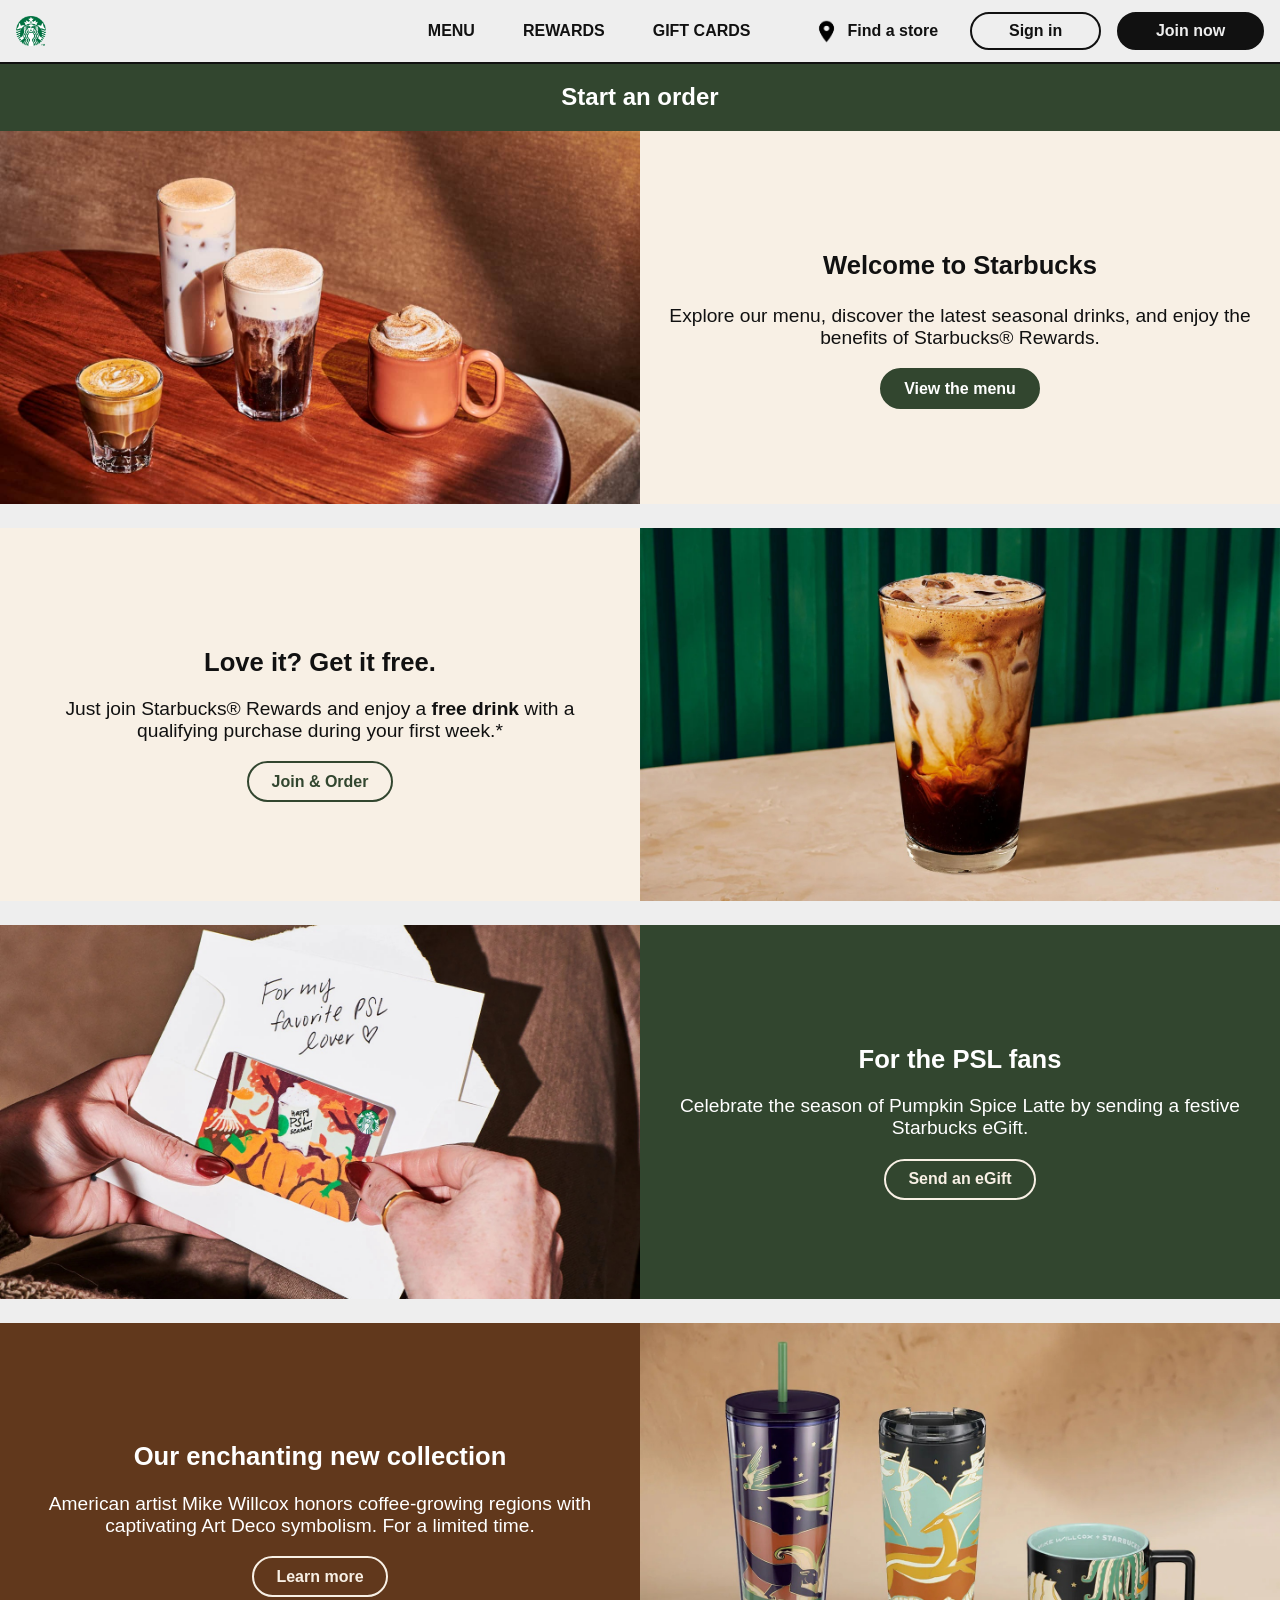
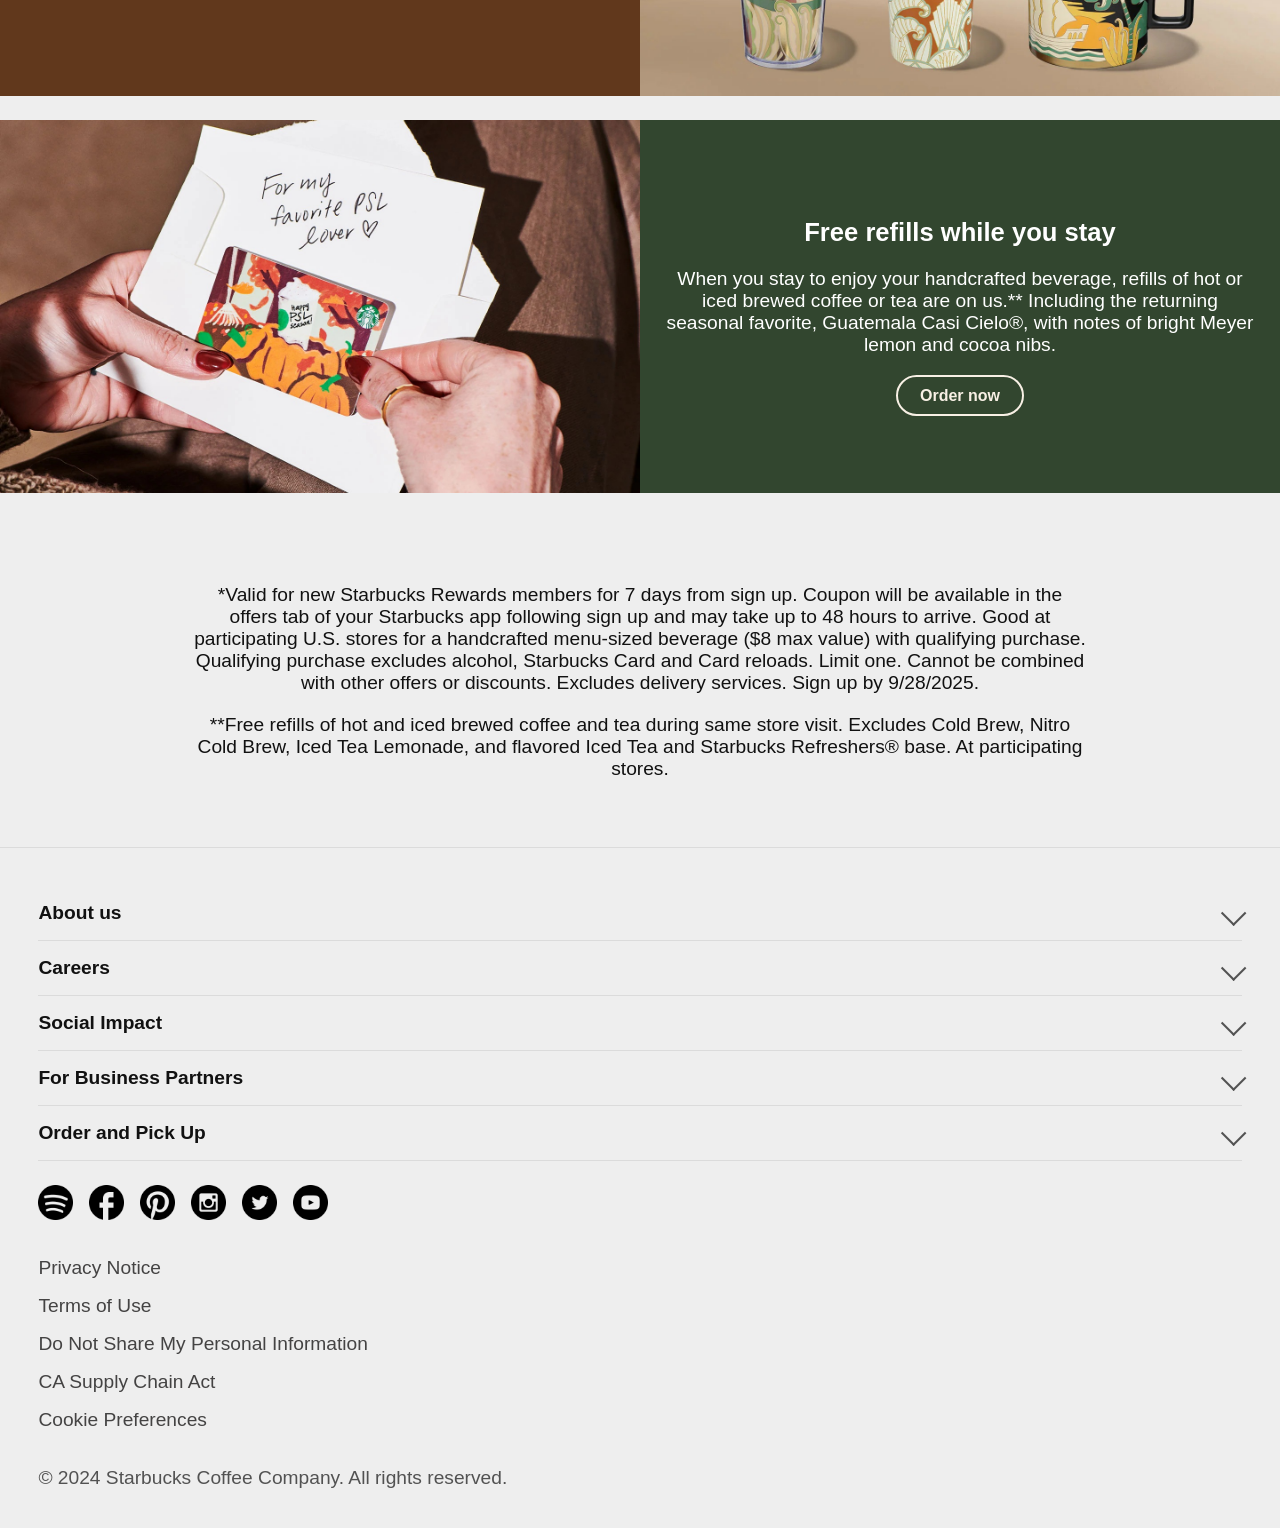
==== commit adb8593c: "Add files via upload" ====
--- a/index.html
+++ b/index.html
@@ -44,7 +44,6 @@
 	<section>
 		<article>
 			<img src="images/foto1.jpg" alt="Herfstdrankjes op een houten tafel">
-      		</div>
       		<div>
 			<h1>Welcome to Starbucks</h1>        		
 		<p>Explore our menu, discover the latest seasonal drinks, and enjoy the benefits of Starbucks® Rewards.</p>
@@ -53,7 +52,6 @@
 		</article>
 		<article>
 			<img src="images/foto2.jpg" alt="Herfstdrankjes op een houten tafel">
-      		</div>
       		<div>
         		<h2>Love it? Get it free.</h2>
         		<p>Just join Starbucks® Rewards and enjoy a <strong>free drink</strong> with a qualifying purchase during your first week.*</p>
@@ -62,7 +60,6 @@
 		</article>
 		<article>
 			<img src="images/foto3.jpg" alt="Herfstdrankjes op een houten tafel">
-      		</div>
       		<div>
         		<h2>For the PSL fans</h2>
         		<p>Celebrate the season of Pumpkin Spice Latte by sending a festive Starbucks eGift.</p>
@@ -71,7 +68,6 @@
 		</article>
 		<article>
 			<img src="images/foto4.jpg" alt="Herfstdrankjes op een houten tafel">
-      		</div>
       		<div>
         		<h2>Our enchanting new collection</h2>
         		<p>American artist Mike Willcox honors coffee-growing regions with captivating Art Deco symbolism. 
@@ -81,7 +77,6 @@
 		</article>
 		<article>
 			<img src="images/foto3.jpg" alt="Herfstdrankjes op een houten tafel">
-      		</div>
       		<div>
         		<h2>Free refills while you stay</h2>
         		<p>When you stay to enjoy your handcrafted beverage, refills of hot or iced brewed coffee or tea are on us.** 
--- a/styles/style.css
+++ b/styles/style.css
@@ -167,7 +167,6 @@
   color: var(--color-background);
 }
 @media (min-width: 59em) {
-  /* knoppen verbergen op desktop */
   header > button,
   nav button {
   display: none;
@@ -204,10 +203,9 @@
 }
 
 nav ul:last-of-type li:last-of-type a {
-  color: white;
-}
-
-
+  color: var(--color-background);
+}
+/* (https://codepen.io/shooft/pen/NPGXJGq) */
 
 
 }
@@ -402,16 +400,15 @@
 }
 
 
-
-/* het pijltje (chevron) */
+/* het pijltje */
 footer summary::after {
   content: "";
   width: 18px; height: 18px;
   flex: 0 0 18px;
   transform: rotate(90deg);
   opacity: .7;
-  border-right: 2px solid currentColor;
-  border-bottom: 2px solid currentColor;
+  border-right: 2px solid var(--color-text);
+  border-bottom: 2px solid var(--color-text);
   transform-origin: 50% 55%;
   transition: rotate .2s ease;
   rotate: -45deg; 
@@ -420,6 +417,7 @@
 footer details[open] summary::after {
   rotate: 135deg;
 }
+
 
 
 footer ul {
@@ -520,6 +518,7 @@
   grid-area: 1/1;
   width: 100%;
   font:inherit;
+  background-color: var(--color-background);
   padding: .5em;
   border-radius: .3em;
   border: solid .1em black;
@@ -546,7 +545,7 @@
 	translate:.25rem -1.3rem;
 }
 
-
+/* (https://codepen.io/shooft/pen/ByoVYeJ?editors=1100) */
 
 form button {
   margin-top: 2rem;
@@ -603,8 +602,8 @@
   width: 16px; 
   height: 16px;
   margin-left: auto;                
-  border-right: 2px solid currentColor;
-  border-bottom: 2px solid currentColor;
+  border-right: 2px solid var(--color-background5);
+  border-bottom: 2px solid var(--color-background5);
   transform-origin: 50% 55%;
   rotate: 45deg;                   
   transition: rotate .2s ease;
@@ -622,7 +621,7 @@
 
 
 body > a[href="#main"] {
-position: absolute; 
+  position: absolute; 
   top: -40px;
   background: var(--color-background5);
   color: var(--color-background);
